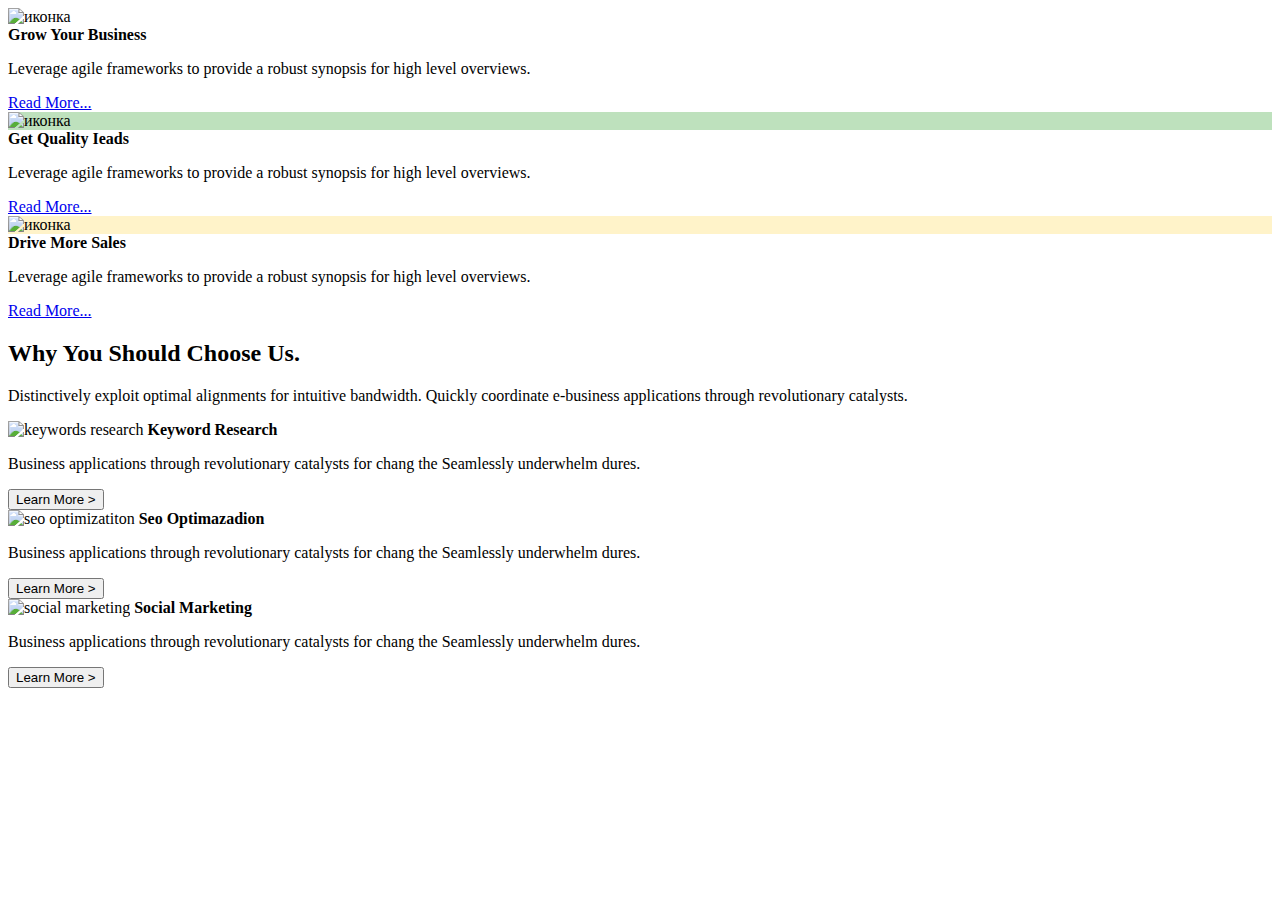
==== seminar5/service.html @ cc480819 "seminary" ====
<!DOCTYPE html>
<html lang="en">
	<head>
		<meta charset="UTF-8" />
		<meta http-equiv="X-UA-Compatible" content="IE=edge" />
		<meta name="viewport" content="width=device-width, initial-scale=1.0" />
		<link rel="stylesheet" href="/css/mainStyle.css" />
		<title>Document</title>
	</head>
	<body>
		<div class="module1">
			<div class="container">
				<div class="column1">
					<div class="wrapperImageBlock">
						<img src="/img/service/Vector.png" width="25" height="  27.78" alt="иконка" />
					</div>
					<b class="titleBlock">Grow Your Business</b>
					<p class="description">Leverage agile frameworks to provide a robust synopsis for high level overviews.</p>
					<a href="#" class="readmore">Read More...</a>
				</div>
				<div class="column2">
					<div class="wrapperImageBlock" style="background: rgba(20, 146, 17, 0.28);">
						<img src="/img/service/Vector1.png" width="25" height="27.78" alt="иконка"/>
					</div>
					<b class="titleBlock">Get Quality Ieads</b>
					<p class="description">Leverage agile frameworks to provide a robust synopsis for high level overviews.</p>
					<a href="#" class="readmore">Read More...</a>
				</div>

				<div class="column3">
					<div class="wrapperImageBlock" style="background: rgba(255, 205, 29, 0.24);">
						<img src="/img/service/Vector2.png" width="25" height="27.78" alt="иконка" >
					</div>
					<b class="titleBlock">Drive More Sales</b>
					<p class="description">Leverage agile frameworks to provide a robust synopsis for high level overviews.</p>
					<a href="#" class="readmore">Read More...</a>
				</div>
			</div>
		</div>
		<div class="module2">
			<h2>Why You Should Choose Us.</h2>
			<p>Distinctively exploit optimal alignments for intuitive bandwidth. Quickly coordinate e-business applications through revolutionary catalysts.</p>

			<div class="container2">
				<div class="keyword">
					<img src="/img/service/b91bb0d6fe6570802388ea527cd7e709 1.png" width="385" height="289" alt="keywords research" />
					<b>Keyword Research</b>
					<p>Business applications through revolutionary catalysts for chang the Seamlessly underwhelm dures.</p>
					<button class="learnMore">Learn More &gt;</button>
				</div>
				<div class="seo">
					<img src="/img/service/78b4e34b306a9b45d89ae6ecbd66e510 1.png" width="396" height="297" alt="seo optimizatiton" />
					<b>Seo Optimazadion</b>
					<p>Business applications through revolutionary catalysts for chang the Seamlessly underwhelm dures.</p>
					<button class="learnMore">Learn More &gt;</button>
				</div>
				<div class="social">
					<img src="/img/service/d38e3032c856e02f6ebd05ff385b383f 1.png" width="400" height="300" alt="social marketing" />
					<b>Social Marketing</b>
					<p>Business applications through revolutionary catalysts for chang the Seamlessly underwhelm dures.</p>
					<button class="learnMore">Learn More &gt;</button>
				</div>
			</div>
		</div>
	</body>
</html>
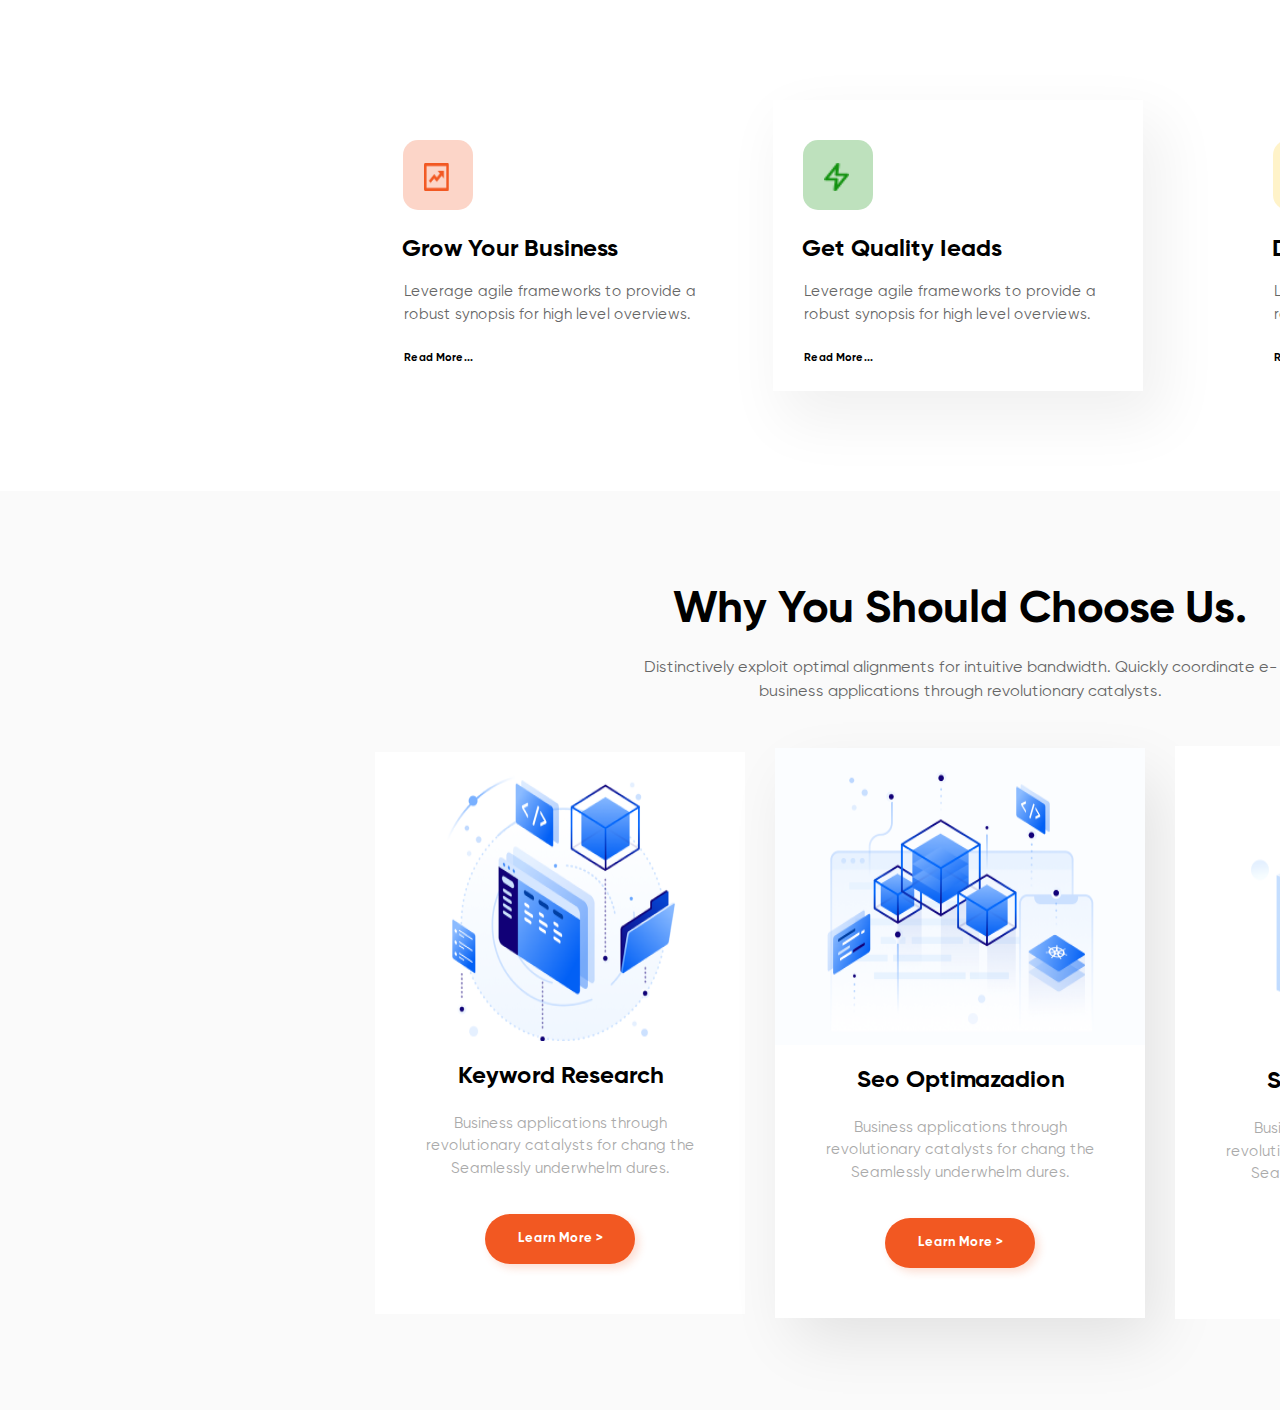
==== commit 147b6c5b: "Update service.html" ====
--- a/seminar5/service.html
+++ b/seminar5/service.html
@@ -4,7 +4,7 @@
 		<meta charset="UTF-8" />
 		<meta http-equiv="X-UA-Compatible" content="IE=edge" />
 		<meta name="viewport" content="width=device-width, initial-scale=1.0" />
-		<link rel="stylesheet" href="/css/mainStyle.css" />
+		<link rel="stylesheet" href="./css/mainStyle.css" />
 		<title>Document</title>
 	</head>
 	<body>
@@ -12,7 +12,7 @@
 			<div class="container">
 				<div class="column1">
 					<div class="wrapperImageBlock">
-						<img src="/img/service/Vector.png" width="25" height="  27.78" alt="иконка" />
+						<img src="/seminar5/img/service/Vector.png" width="25" height="  27.78" alt="иконка" />
 					</div>
 					<b class="titleBlock">Grow Your Business</b>
 					<p class="description">Leverage agile frameworks to provide a robust synopsis for high level overviews.</p>
@@ -20,7 +20,7 @@
 				</div>
 				<div class="column2">
 					<div class="wrapperImageBlock" style="background: rgba(20, 146, 17, 0.28);">
-						<img src="/img/service/Vector1.png" width="25" height="27.78" alt="иконка"/>
+						<img src="./img/service/Vector1.png" width="25" height="27.78" alt="иконка"/>
 					</div>
 					<b class="titleBlock">Get Quality Ieads</b>
 					<p class="description">Leverage agile frameworks to provide a robust synopsis for high level overviews.</p>
@@ -29,7 +29,7 @@
 
 				<div class="column3">
 					<div class="wrapperImageBlock" style="background: rgba(255, 205, 29, 0.24);">
-						<img src="/img/service/Vector2.png" width="25" height="27.78" alt="иконка" >
+						<img src="./img/service/Vector2.png" width="25" height="27.78" alt="иконка" >
 					</div>
 					<b class="titleBlock">Drive More Sales</b>
 					<p class="description">Leverage agile frameworks to provide a robust synopsis for high level overviews.</p>
@@ -43,19 +43,19 @@
 
 			<div class="container2">
 				<div class="keyword">
-					<img src="/img/service/b91bb0d6fe6570802388ea527cd7e709 1.png" width="385" height="289" alt="keywords research" />
+					<img src="./img/service/b91bb0d6fe6570802388ea527cd7e709 1.png" width="385" height="289" alt="keywords research" />
 					<b>Keyword Research</b>
 					<p>Business applications through revolutionary catalysts for chang the Seamlessly underwhelm dures.</p>
 					<button class="learnMore">Learn More &gt;</button>
 				</div>
 				<div class="seo">
-					<img src="/img/service/78b4e34b306a9b45d89ae6ecbd66e510 1.png" width="396" height="297" alt="seo optimizatiton" />
+					<img src="./img/service/78b4e34b306a9b45d89ae6ecbd66e510 1.png" width="396" height="297" alt="seo optimizatiton" />
 					<b>Seo Optimazadion</b>
 					<p>Business applications through revolutionary catalysts for chang the Seamlessly underwhelm dures.</p>
 					<button class="learnMore">Learn More &gt;</button>
 				</div>
 				<div class="social">
-					<img src="/img/service/d38e3032c856e02f6ebd05ff385b383f 1.png" width="400" height="300" alt="social marketing" />
+					<img src="./img/service/d38e3032c856e02f6ebd05ff385b383f 1.png" width="400" height="300" alt="social marketing" />
 					<b>Social Marketing</b>
 					<p>Business applications through revolutionary catalysts for chang the Seamlessly underwhelm dures.</p>
 					<button class="learnMore">Learn More &gt;</button>
--- a/seminar5/css/mainStyle.css
+++ b/seminar5/css/mainStyle.css
@@ -0,0 +1,471 @@
+* {
+	padding: 0;
+	margin: 0;
+	box-sizing: border-box;
+	text-decoration: none;
+}
+
+body {
+	scroll-behavior: smooth;
+	text-rendering: optimizeSpeed;
+	background: #fff;
+   
+}
+
+img {
+	display: block;
+	max-width: 100%;
+}
+
+h1,
+h2,
+p,
+a,
+button {
+	color: #000;
+}
+
+
+
+.back1{
+    display: flex;
+    flex-direction: column;
+    width: 1920px;
+    height: 700px;
+    background: #FFFFFF;
+}
+
+.titleSite{
+    display: flex;
+    align-items: center;
+    width: 1289px;
+    height: 114px;
+    border: 1px solid #0150E9;
+}
+
+.mainContainer{
+    margin-left: 298px;
+    margin-right: 303px;
+    padding-top: 14px;
+    padding-left: 18px;
+    padding-right: 12px;
+    width: 1319px;
+    height: 928px;
+    border: 1px solid #000000;
+}
+
+
+
+.titleSite img{
+    width: 35px;
+    height: 40px;
+    margin-top:26px;
+    margin-left:59px;
+    margin-bottom: 48px;
+    margin-right:14px
+}
+
+.titleSite h1{
+    width: 88px;
+    height: 30px;
+    font-family: 'Gilroy-Bold';
+    font-size: 24px;
+    line-height: 28px;
+    margin-top: 31px;
+    margin-bottom: 53px;
+    margin-right:337px;
+    display: -webkit-inline-box;
+}
+
+.titleSite h1 p{
+    color: #F25822;
+}
+
+
+
+
+.containerMenu{
+    margin-top: 26px;
+    margin-bottom: 48px;
+    width: 556px;
+    height: 40px;
+    border: 1px solid #20C905;
+    padding: 11px 14px 12px 9px;
+}
+
+
+.containerMenu nav{
+    width: 533px;
+    height: 17px;
+    display: flex;
+    gap: 29px;
+    font-family: 'Gilroy-SemiBold';
+    font-size: 14px;
+    line-height: 16px;
+    color: #F25822;
+}
+
+.containerMenu nav select{
+    -moz-appearance: none;
+    -webkit-appearance: none;
+    appearance: none;
+    background-color: #fff; 
+    background-image: url('data:image/svg+xml;charset=US-ASCII,%3Csvg%20xmlns%3D%22http%3A%2F%2Fwww.w3.org%2F2000%2Fsvg%22%20width%3D%22292.4%22%20height%3D%22292.4%22%3E%3Cpath%20fill%3D%22%23007CB2%22%20d%3D%22M287%2069.4a17.6%2017.6%200%200%200-13-5.4H18.4c-5%200-9.3%201.8-12.9%205.4A17.6%2017.6%200%200%200%200%2082.2c0%205%201.8%209.3%205.4%2012.9l128%20127.9c3.6%203.6%207.8%205.4%2012.8%205.4s9.2-1.8%2012.8-5.4L287%2095c3.5-3.5%205.4-7.8%205.4-12.8%200-5-1.9-9.2-5.5-12.8z%22%2F%3E%3C%2Fsvg%3E'), linear-gradient(to bottom, #ffffff 0%,#fff 100%); 
+    background-repeat: no-repeat, repeat;
+    background-position: right .7em top 50%, 0 0;
+    background-size: .65em auto, 100%; 
+    width: 80px;
+    border: 1px solid #fff;
+    font-family: 'Gilroy-SemiBold';
+    outline: none;
+
+}
+
+
+.wrapperContent{
+    display: flex;
+    align-items: center;
+    width: 1274px;
+    height: 536px;
+    border: 1px solid #E99C08;
+    margin-top: 21px;
+
+}
+
+.contentInfo{
+    width: 589px;
+    height: 494px;
+    border: 1px solid #BD0EFB;
+    margin: 15px 25px 27px 16px;
+}
+
+.contentInfo .controls{
+    display: flex;
+    width: 374px;
+    height: 94px;
+    border: 1px solid #FF1DA4;
+    margin: 16px 195px 38px 20px;
+}
+
+.contentInfo .controls button{
+    width: 140px;
+    height: 50px;
+    background: #F25822;
+    box-shadow: 4px 4px 8px rgba(242, 88, 34, 0.2);
+    border-radius: 50px;
+    margin: 21px 30px 23px 23px;
+    border:none;
+}
+
+.contentInfo .controls a{
+    height: 19px;
+    font-family: 'Gilroy-Bold';
+    font-size: 15px;
+    line-height: 18px;
+    color: #AAAAAA;
+    margin: 36px 47px 39px 41px;
+  
+}
+
+.contentInfo h2{
+    width: 522px;
+    height: 222px;
+    font-family: 'Gilroy-Bold';
+    font-size: 60px;
+    line-height: 70px;
+    margin: 59px  26px 17px 41px;
+}
+
+.contentInfo p{
+    width: 466px;
+    height: 48px;
+    font-family: 'Gilroy-Medium';
+    font-size: 20px;
+    line-height: 23px;
+    color: #888888;
+    margin: 17px 82px 16px 41px;
+}
+
+.containerImage{
+    width: 610.73px;
+    height: 372.9px;
+    background: #C4C4C4;
+    margin: 15px 45.27px 148.1px 13px;
+}
+
+.containerImage img{
+    width: 544.81px;
+    height: 374.84px;
+}
+
+.back2{
+    width: 1920px;
+    height: 243px;
+    background: #FFFFFF;
+    padding-left: 332px;
+    padding-right: 348px;
+    padding-bottom: 47px;
+    padding-top: 38px;
+}
+
+.wrapperFooter{
+    display:flex;
+    align-items: center;
+    justify-content: center;
+    width: 1240px;
+    height: 158px;
+    border: 1px solid #19FBFB;
+    gap:   40px;
+}
+
+.wrapperFooter img{
+    width: 160px;
+    height: 50px;
+}
+
+	
+@font-face {
+	font-family: 'Gilroy-Bold'; 
+	src: url(/seminar5/ttf/GilroyBold.ttf); 
+	}
+
+@font-face {
+    font-family: 'Gilroy-SemiBold'; 
+    src: url(/seminar5/ttf/GilroySemiBold.ttf); 
+    }
+
+
+@font-face {
+    font-family: 'Gilroy-Medium'; 
+    src: url(/seminar5/ttf/GilroyMedium.ttf); 
+    }
+
+    
+@font-face {
+    font-family: 'Gilroy-Regular'; 
+    src: url(/seminar5/ttf/gilroy-regular.ttf); 
+    }
+/* Страница Service */
+
+.module1{
+    display: flex;
+    justify-content: center;
+    align-items: center;
+    width: 1915px;
+    height: 491px;
+    background: #FFFFFF;
+}
+
+.module2{
+    display: flex;
+    flex-direction: column;
+    align-items: center;
+    width: 1920px;
+    height: 919px;
+    background: #FAFAFA;
+}
+
+.container {  display: grid;
+    grid-template-columns: 300px 370px 300px;
+    grid-template-rows: 291px;
+    gap: 0px 100px;
+    grid-auto-flow: row;
+    grid-template-areas:
+      "column1 column2 column3";
+  }
+  
+.column1 { grid-area: column1; }
+.column2 { grid-area: column2; background: #fff;box-shadow: 15px 25px 56px 6px rgba(0, 0, 0, 0.06);}
+.column3 { grid-area: column3; }
+  
+.wrapperImageBlock{
+    margin:40px 270px 25px 30px;
+    width:70px;
+    height: 70px;
+    background: rgba(242, 88, 34, 0.25);
+    border-radius: 15px;
+    padding: 23px 21px 22px 21.22px;
+    margin-bottom: 25px;
+}
+
+.titleBlock{
+    margin: 25px 0px 17px 29px;
+    width: 215px;
+    height: 30px;
+    font-family: 'Gilroy-Bold';
+    font-size: 24px;
+    line-height: 28px;
+    color: #000000;
+    margin-top: 25px;
+}
+
+.description {
+    margin: 17px 29px 25px 31px;
+    width: 310px;
+    height: 42px;
+    font-family: 'Gilroy-Regular';
+    font-size: 15px;
+    line-height: 150%;
+    color: #666666;
+}
+
+.readmore{
+    margin: 17px 29px 67px 31px;
+    width: 64px;
+    height: 17px;
+    font-family: 'Gilroy-Bold';
+    font-size: 11px;
+    line-height: 150%;
+    color: #000000;
+}
+
+.module2 h2{
+    margin: 92px 0px 19px 0px;
+    font-family: 'Gilroy-Bold';
+    font-size: 45px;
+    line-height: 53px;
+    color: #000000;
+}
+
+.module2 p{
+    font-family: 'Gilroy-Regular';
+    width: 682px;
+    height: 48px;
+    font-size: 16px;
+    line-height: 150%;
+    text-align: center;
+    color: #666666;
+}
+
+.container2 {  display: grid; align-items: center;
+    grid-template-columns: 370px 370px 370px;
+    margin-top:55px;
+    grid-template-rows: 549px;
+    gap: 0px 30px;
+    grid-auto-flow: row;
+    grid-template-areas:
+      "keyword seo social";
+  }
+  
+  .keyword { grid-area: keyword; background:#fff;display: flex;flex-direction: column;align-items: center;}
+  .seo { grid-area: seo; background: #FFFFFF;display: flex;flex-direction: column;align-items: center;
+    box-shadow: 15px 25px 60px -5px rgba(0, 0, 0, 0.1);}
+  .social { grid-area: social; background:#fff;display: flex;flex-direction: column;align-items: center;}
+
+ .keyword img{
+    margin-bottom:21px;
+ }
+
+.keyword b{
+    font-family: 'Gilroy-Bold';
+    font-size: 24px;
+    line-height: 28px;
+    color: #000000;
+}
+
+ .keyword p{
+    margin-top:22px;
+    width: 310px;
+    height: 63px;
+    font-family: 'Gilroy-Regular';
+    font-size: 15px;
+    line-height: 150%;
+    text-align: center;
+    color: #AAAAAA;
+ }
+
+ .keyword button{
+    margin-top: 39px;
+    margin-bottom: 50px;
+    width: 150px;
+    height: 50px;
+    background: #F25822;
+    box-shadow: 4px 4px 8px rgba(242, 88, 34, 0.2);
+    border-radius: 50px;
+    font-family: 'Gilroy-Bold';
+    font-size: 13px;
+    line-height: 150%;
+    /* identical to box height, or 20px */
+    text-align: center;
+    color: #FFFFFF;
+    border: none;
+}
+
+.seo img{
+    margin-bottom:21px;
+ }
+
+.seo b{
+    font-family: 'Gilroy-Bold';
+    font-size: 24px;
+    line-height: 28px;
+    color: #000000;
+}
+
+ .seo p{
+margin-top:22px;
+width: 310px;
+height: 63px;
+font-family: 'Gilroy-Regular';
+font-size: 15px;
+line-height: 150%;
+text-align: center;
+color: #AAAAAA;
+ }
+
+ .seo button{
+    margin-top: 39px;
+    margin-bottom: 50px;
+    width: 150px;
+    height: 50px;
+    background: #F25822;
+    box-shadow: 4px 4px 8px rgba(242, 88, 34, 0.2);
+    border-radius: 50px;
+    font-family: 'Gilroy-Bold';
+    font-size: 13px;
+    line-height: 150%;
+    /* identical to box height, or 20px */
+    text-align: center;
+    color: #FFFFFF;
+    border: none;
+}
+
+.social img{
+    margin-bottom:21px;
+ }
+
+.social b{
+    font-family: 'Gilroy-Bold';
+    font-size: 24px;
+    line-height: 28px;
+    color: #000000;
+}
+
+ .social p{
+margin-top:22px;
+width: 310px;
+height: 63px;
+font-family: 'Gilroy-Regular';
+font-size: 15px;
+line-height: 150%;
+text-align: center;
+color: #AAAAAA;
+ }
+
+ .social button{
+    margin-top: 39px;
+    margin-bottom: 50px;
+    width: 150px;
+    height: 50px;
+    background: #F25822;
+    box-shadow: 4px 4px 8px rgba(242, 88, 34, 0.2);
+    border-radius: 50px;
+    font-family: 'Gilroy-Bold';
+    font-size: 13px;
+    line-height: 150%;
+    /* identical to box height, or 20px */
+    text-align: center;
+    color: #FFFFFF;
+    border: none;
+}
+
